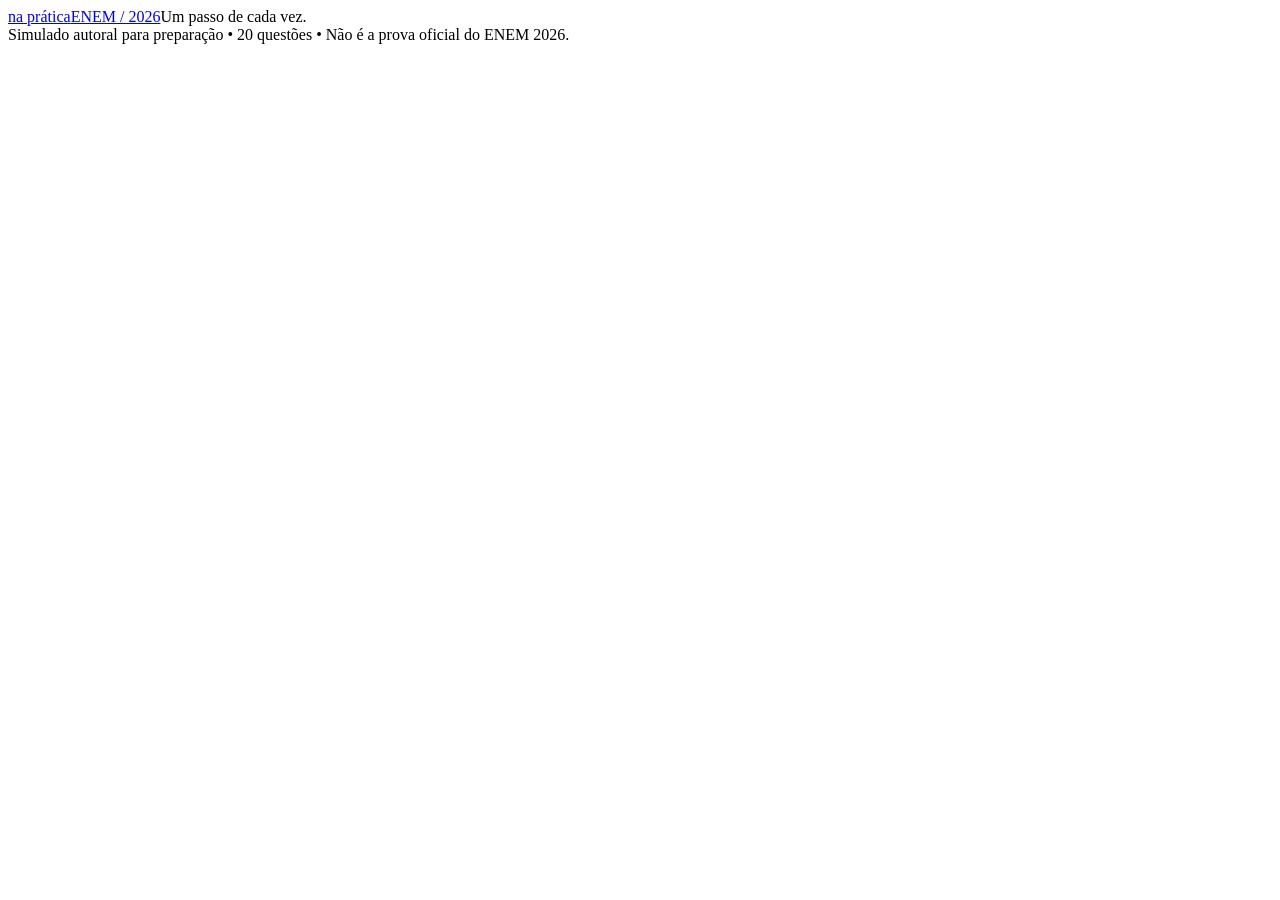
==== index.html @ e67cd354 "Adicionar página inicial do simulado ENEM 2026" ====
<!doctype html>
<html lang="pt-BR"><head><meta charset="utf-8"><meta name="viewport" content="width=device-width,initial-scale=1"><meta name="description" content="Treine com 20 questões originais no estilo ENEM e confira sua correção comentada."><title>Na prática — Simulado ENEM 2026</title><link rel="stylesheet" href="style.css"><script defer src="questions.js"></script><script defer src="app.js"></script></head><body>
<header><a class="brand" href="./">na prática<span>ENEM / 2026</span></a><span class="header-note">Um passo de cada vez.</span></header>
<main id="main"></main>
<footer>Simulado autoral para preparação • 20 questões • Não é a prova oficial do ENEM 2026.</footer>
<dialog id="confirm"><h2>Finalizar o simulado?</h2><p id="confirm-text"></p><div class="actions"><button id="cancel" class="secondary">Continuar respondendo</button><button id="submit">Ver meu resultado</button></div></dialog>
</body></html>
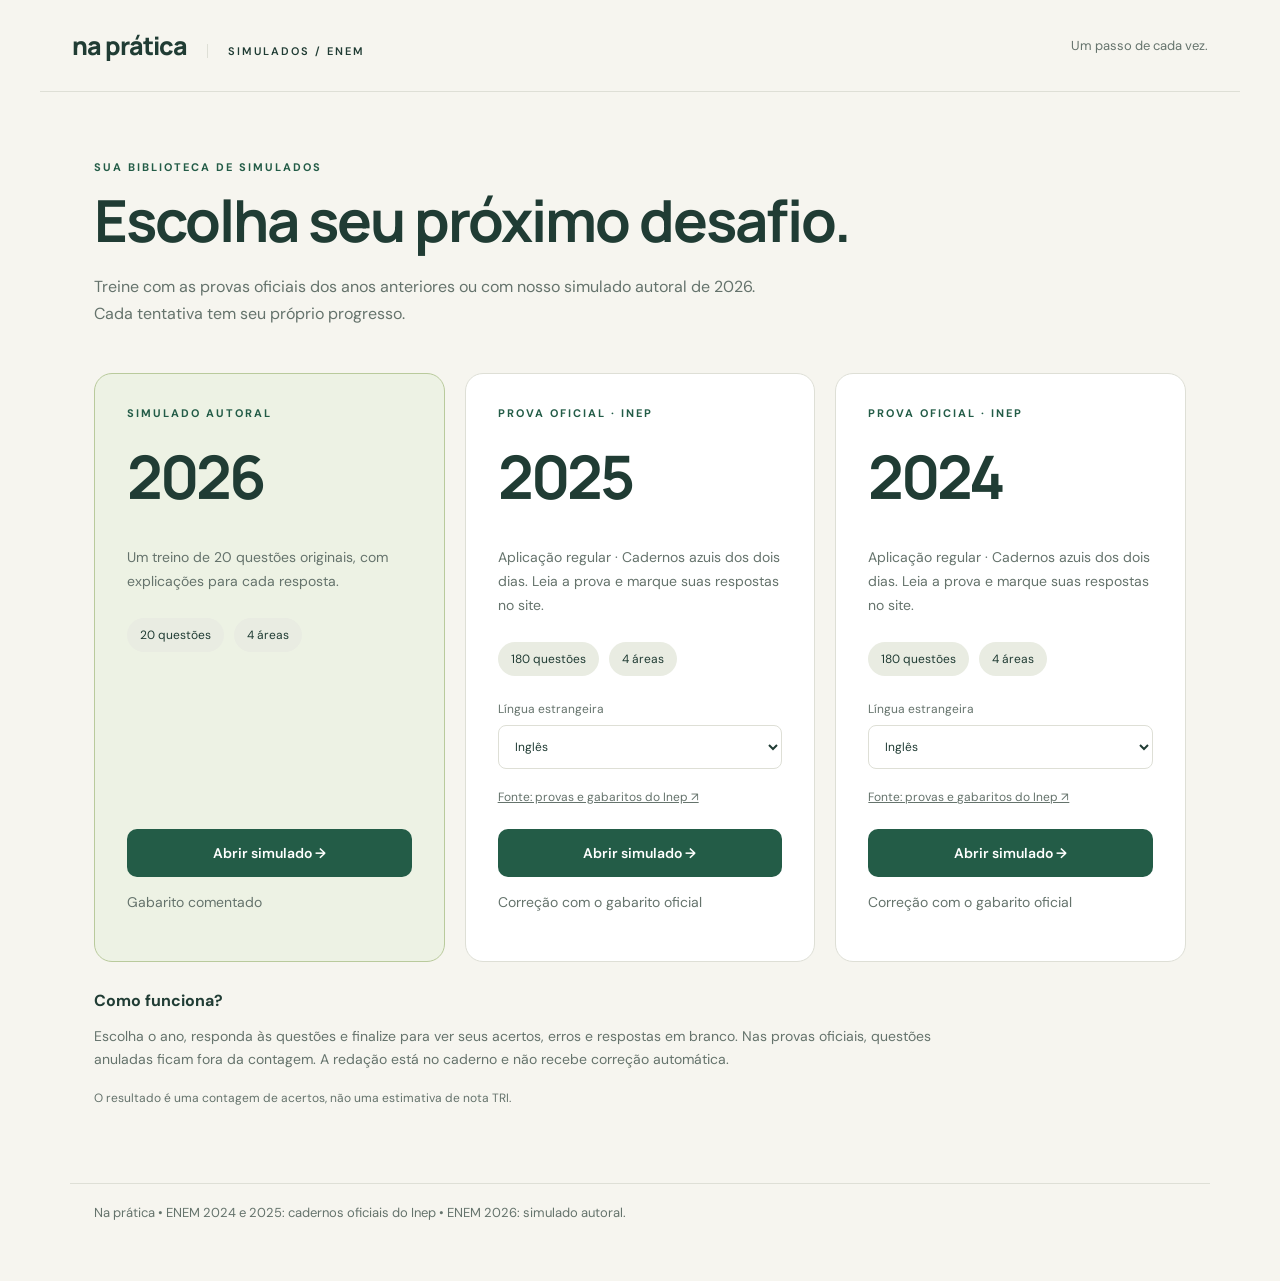
==== commit d29cc625: "Integrar escolha dos simulados 2024, 2025 e 2026" ====
--- a/index.html
+++ b/index.html
@@ -1,7 +1,7 @@
 <!doctype html>
 <html lang="pt-BR"><head><meta charset="utf-8"><meta name="viewport" content="width=device-width,initial-scale=1"><meta name="description" content="Treine com 20 questões originais no estilo ENEM e confira sua correção comentada."><title>Na prática — Simulado ENEM 2026</title><link rel="stylesheet" href="style.css"><script defer src="questions.js"></script><script defer src="app.js"></script></head><body>
-<header><a class="brand" href="./">na prática<span>ENEM / 2026</span></a><span class="header-note">Um passo de cada vez.</span></header>
-<main id="main"></main>
-<footer>Simulado autoral para preparação • 20 questões • Não é a prova oficial do ENEM 2026.</footer>
+<header><a class="brand" href="./">na prática<span>SIMULADOS / ENEM</span></a><span class="header-note">Um passo de cada vez.</span></header>
+<main id="main"></main><link rel="stylesheet" href="hub.css"><script defer src="official.js"></script><script defer src="hub.js"></script>
+<footer>Na prática • ENEM 2024 e 2025: cadernos oficiais do Inep • ENEM 2026: simulado autoral.</footer>
 <dialog id="confirm"><h2>Finalizar o simulado?</h2><p id="confirm-text"></p><div class="actions"><button id="cancel" class="secondary">Continuar respondendo</button><button id="submit">Ver meu resultado</button></div></dialog>
 </body></html>
--- a/style.css
+++ b/style.css
@@ -0,0 +1,2 @@
+@import url('https://fonts.googleapis.com/css2?family=DM+Sans:wght@400;500;600;700&family=Manrope:wght@400;600;700;800&display=swap');
+:root{--bg:#f6f5ef;--ink:#203c34;--muted:#65736c;--green:#235c47;--line:#dedfd6;--accent:#d9f28a}*{box-sizing:border-box}body{margin:0;background:var(--bg);color:var(--ink);font-family:'DM Sans',sans-serif;font-size:16px}header{max-width:1200px;margin:auto;padding:28px 32px;display:flex;justify-content:space-between;align-items:center;border-bottom:1px solid var(--line)}.brand{font-family:Manrope,sans-serif;font-weight:800;font-size:25px;color:var(--ink);text-decoration:none;letter-spacing:-1px}.brand span{display:inline-block;margin-left:20px;font:600 11px 'DM Sans',sans-serif;letter-spacing:2px;border-left:1px solid var(--line);padding-left:20px}.header-note,footer{color:var(--muted);font-size:13px}main{max-width:1140px;margin:48px auto;padding:0 24px}h1,h2,h3{font-family:Manrope,sans-serif}h1{font-size:clamp(34px,5vw,58px);line-height:1.12;letter-spacing:-2px;margin:14px 0 20px}h2{font-size:26px;letter-spacing:-.7px}p{line-height:1.7}.eyebrow{font-size:11px;font-weight:700;letter-spacing:2px;text-transform:uppercase;color:var(--green)}.intro{display:grid;grid-template-columns:1.2fr 1fr;gap:56px;align-items:center;padding:32px 0 60px}.intro p{color:var(--muted);max-width:470px}.intro-art{background:var(--green);color:white;border-radius:24px;padding:38px;position:relative;overflow:hidden}.intro-art:after{content:'✳';position:absolute;font-size:200px;color:#ffffff0b;right:-25px;top:-50px}.intro-art h2{font-size:32px;margin:12px 0}.stat{font:800 80px Manrope,sans-serif;color:var(--accent);line-height:1.2}.chips{display:flex;gap:10px;flex-wrap:wrap;margin:25px 0}.chip{background:#e9ece2;padding:9px 13px;border-radius:30px;font-size:12px}.subjects{display:grid;grid-template-columns:repeat(4,1fr);gap:16px}.subject{border-top:1px solid var(--line);padding:22px 0}.subject b{display:block;margin-bottom:8px}.subject span{color:var(--muted);font-size:13px}button{font:600 14px 'DM Sans',sans-serif;background:var(--green);color:white;border:1px solid transparent;border-radius:10px;padding:14px 22px;cursor:pointer;transition:.15s}button:hover{filter:brightness(1.08)}button:focus-visible,a:focus-visible,input:focus-visible{outline:3px solid #8aac38;outline-offset:3px}button:disabled{opacity:.4;cursor:default}.secondary{background:transparent;border-color:var(--line);color:var(--ink)}.actions{display:flex;gap:12px;align-items:center;flex-wrap:wrap}.exam-top{display:flex;justify-content:space-between;align-items:center;gap:15px;margin-bottom:25px}.exam-top h1{font-size:30px;margin:8px 0}.progress{height:5px;background:#e0e5db;border-radius:20px;margin:16px 0}.progress>div{height:100%;background:var(--green);border-radius:20px;transition:width .2s}.layout{display:grid;grid-template-columns:1fr 260px;gap:24px;align-items:start}.card{background:#fff;border:1px solid var(--line);border-radius:18px;padding:32px}.question-title{font-size:13px;color:var(--muted);margin-bottom:24px}.passage{white-space:pre-line;background:var(--bg);border-left:3px solid #b2c77d;padding:18px 22px;margin:22px 0;line-height:1.8}.prompt{font-weight:600}.options{display:grid;gap:10px;margin:24px 0}.option{display:flex;gap:14px;align-items:center;padding:15px;border:1px solid var(--line);border-radius:10px;cursor:pointer;line-height:1.5}.option:has(input:checked){background:#eff6e4;border-color:#799854}.option input{position:absolute;opacity:0}.letter{flex-shrink:0;border:1px solid var(--line);border-radius:7px;width:30px;height:30px;display:grid;place-items:center;font-size:13px;font-weight:700}.option:has(input:checked) .letter{background:var(--green);color:white;border-color:var(--green)}.nav-actions{display:flex;justify-content:space-between;gap:10px;margin-top:28px;padding-top:22px;border-top:1px solid var(--line)}.map{padding:24px}.map h3{margin:0 0 8px;font-size:16px}.map p{font-size:12px;color:var(--muted)}.grid{display:grid;grid-template-columns:repeat(5,1fr);gap:8px;margin:20px 0}.grid button{padding:0;height:36px;border-radius:7px;background:var(--bg);color:var(--ink);border:1px solid var(--line);font-size:12px}.grid button.answered{background:#e8f0da;border-color:#b2c77d}.grid button.current{background:var(--green);color:white;border-color:var(--green)}.legend{font-size:11px;color:var(--muted)}.save-note{margin-top:20px;font-size:12px;color:var(--muted)}footer{max-width:1140px;margin:40px auto;padding:20px 24px;border-top:1px solid var(--line)}dialog{border:1px solid var(--line);border-radius:18px;padding:30px;max-width:500px;width:calc(100% - 32px);color:var(--ink)}dialog::backdrop{background:#152e2680}.result-hero{display:grid;grid-template-columns:1fr auto;gap:24px;background:var(--green);color:white;padding:40px;border-radius:22px;margin-bottom:24px}.result-hero h1{font-size:40px}.result-hero .eyebrow{color:var(--accent)}.score{font:800 75px Manrope,sans-serif;color:var(--accent);align-self:center}.score small{font-size:22px;color:#dce8df}.area-results{display:grid;grid-template-columns:repeat(4,1fr);gap:12px;margin:24px 0}.area-results .card{padding:20px}.area-results b{font-size:14px}.area-results strong{display:block;font:800 27px Manrope,sans-serif;margin-top:12px}.review{margin:18px 0}.badge{font-size:11px;padding:6px 10px;border-radius:20px;background:#e7f2dc;color:#365c21}.badge.wrong{background:#fce9e2;color:#98462c}.review summary{cursor:pointer;display:flex;justify-content:space-between;align-items:center;gap:12px;font-weight:600;list-style:none}.review .answer{padding:12px 16px;border-radius:8px;background:var(--bg);font-size:14px;margin:10px 0}.review .correct{background:#edf4e5}.review .incorrect{background:#fdf0ec}.explanation{font-size:14px;color:var(--muted)}.result-controls{display:flex;justify-content:space-between;align-items:center;gap:16px;flex-wrap:wrap;margin:40px 0 22px}.result-controls h2{margin:0}.small{font-size:12px;color:var(--muted)}@media(max-width:800px){.layout{grid-template-columns:1fr}.map{order:-1}.map .grid{grid-template-columns:repeat(10,1fr);margin:12px 0}.map p,.legend{display:none}.intro{grid-template-columns:1fr;gap:24px;padding-top:0}.intro-art{padding:26px}.stat{font-size:55px}.subjects,.area-results{grid-template-columns:repeat(2,1fr)}header{padding:20px}.header-note{display:none}main{margin-top:28px;padding:0 16px}.card{padding:23px}.result-hero{padding:26px;grid-template-columns:1fr}.score{font-size:60px}.exam-top{align-items:flex-start}.exam-top h1{font-size:25px}.brand span{margin-left:12px;padding-left:12px}.result-hero h1{font-size:33px}}@media(prefers-reduced-motion:reduce){*{transition:none!important}}
--- a/hub.css
+++ b/hub.css
@@ -0,0 +1 @@
+.hub-intro{max-width:800px;padding:20px 0 30px}.hub-intro p{color:var(--muted);max-width:680px}.exam-cards{display:grid;grid-template-columns:repeat(3,1fr);gap:20px}.exam-card{display:flex;flex-direction:column;align-items:flex-start}.exam-card h2{font-size:60px;letter-spacing:-3px;margin:15px 0}.exam-card p{color:var(--muted);font-size:14px}.exam-card .chips{margin:10px 0 25px}.exam-card button{margin-top:auto;width:100%}.exam-card>a{margin:0 0 24px}.exam-card.featured{background:#edf2e4;border-color:#b9ca9c}.language-label{font-size:12px;color:var(--muted);display:block;width:100%;margin-bottom:20px}select{display:block;padding:12px;margin-top:8px;width:100%;background:white;color:var(--ink);border:1px solid var(--line);border-radius:8px;font:inherit}.hub-note{padding:28px 0;max-width:850px}.hub-note p{color:var(--muted);font-size:14px}.switch-exam{margin-bottom:24px}.official-tabs{display:flex;gap:12px;align-items:center;flex-wrap:wrap}.official-tabs a,.actions a{color:var(--green);font-size:13px}.official-layout{display:grid;grid-template-columns:minmax(0,1.65fr) minmax(300px,1fr);gap:20px;align-items:start}.pdf-card{height:78vh;min-height:500px;border:1px solid var(--line);border-radius:14px;overflow:hidden;background:white}.pdf-card iframe{border:0;width:100%;height:100%}.official-options{display:flex;gap:8px;margin:20px 0}.official-options .option{padding:9px;flex:1;justify-content:center}.official-options .letter{border:0}.official-grid{grid-template-columns:repeat(9,1fr);gap:5px}.official-grid button{height:31px;font-size:11px}.map-title{font-size:14px;margin-top:25px}.official-review{display:grid;grid-template-columns:repeat(4,1fr);gap:12px}.answer-review{padding:18px}.answer-review b{font-size:14px}.answer-review .badge{display:block;width:fit-content;margin-top:10px}.answer-review p{font-size:14px}.option:focus-within{outline:3px solid #8aac38;outline-offset:2px}#official-panel{padding:22px}#official-panel h2{margin:10px 0}#official-panel .nav-actions button{padding:12px}.brand{cursor:pointer}@media(max-width:900px){.exam-cards{grid-template-columns:1fr}.exam-card h2{font-size:45px}.official-layout{grid-template-columns:1fr}.pdf-card{height:55vh;min-height:350px}.official-review{grid-template-columns:repeat(2,1fr)}.official-grid{grid-template-columns:repeat(10,1fr)}.official-tabs button{font-size:12px;padding:12px}.hub-intro{padding-top:0}}
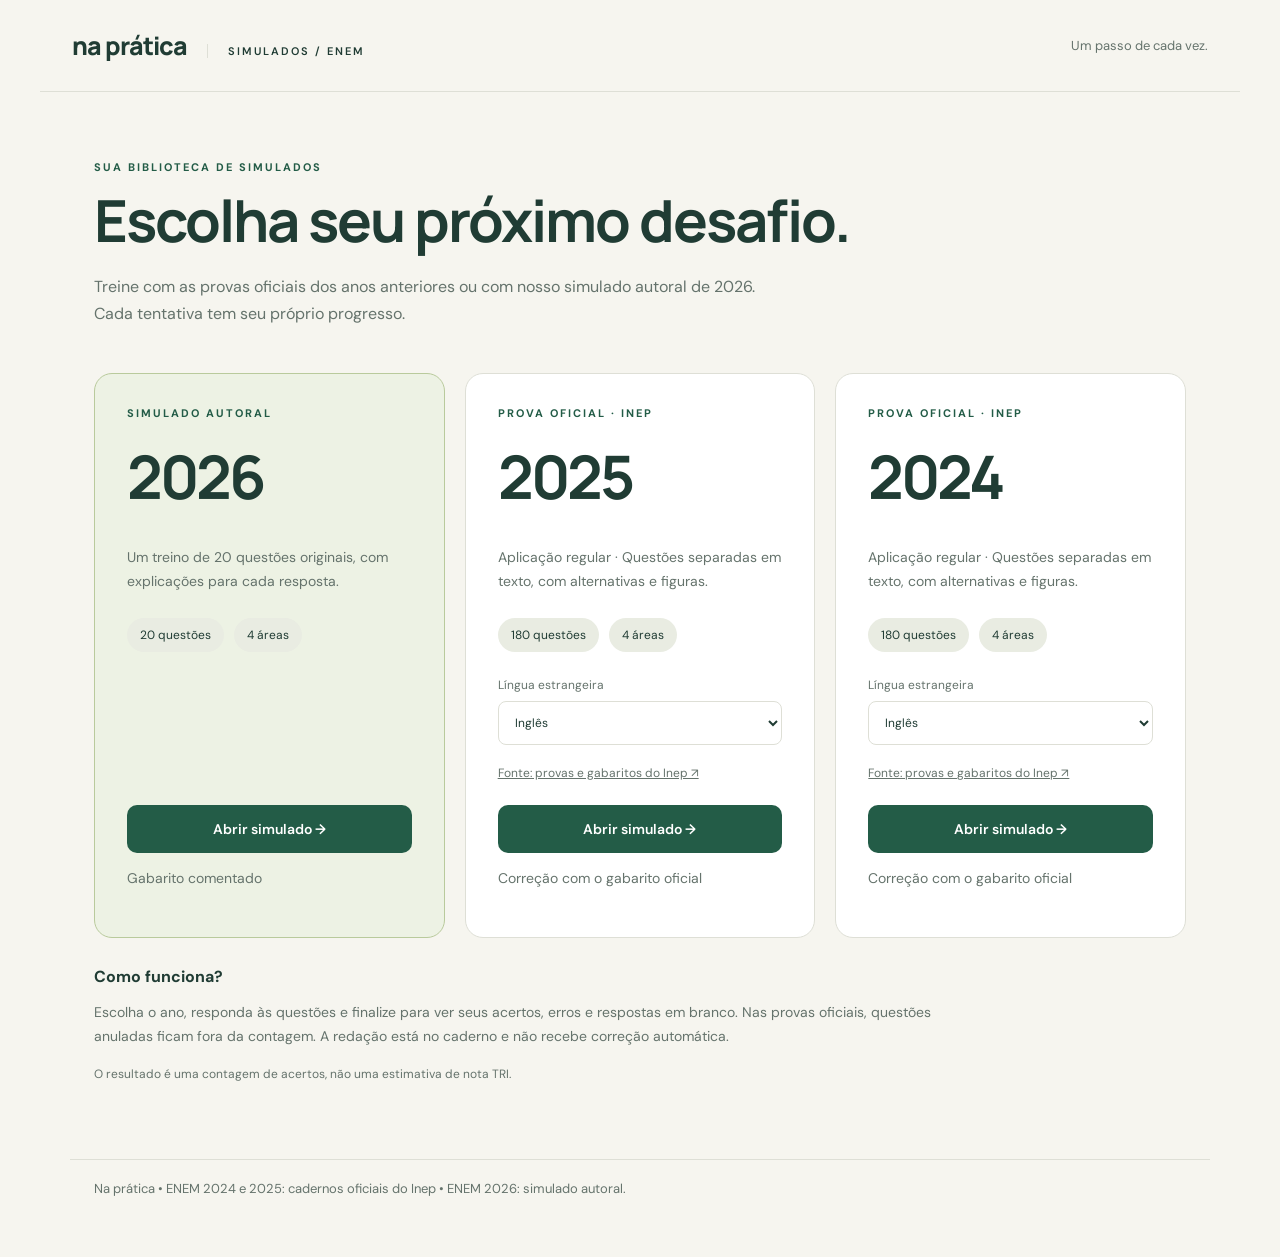
==== commit 4da165f4: "Apresentar questões oficiais individualmente em texto com alternativas e figuras" ====
--- a/index.html
+++ b/index.html
@@ -1,7 +1,7 @@
-<!doctype html>
-<html lang="pt-BR"><head><meta charset="utf-8"><meta name="viewport" content="width=device-width,initial-scale=1"><meta name="description" content="Treine com 20 questões originais no estilo ENEM e confira sua correção comentada."><title>Na prática — Simulado ENEM 2026</title><link rel="stylesheet" href="style.css"><script defer src="questions.js"></script><script defer src="app.js"></script></head><body>
-<header><a class="brand" href="./">na prática<span>SIMULADOS / ENEM</span></a><span class="header-note">Um passo de cada vez.</span></header>
-<main id="main"></main><link rel="stylesheet" href="hub.css"><script defer src="official.js"></script><script defer src="hub.js"></script>
-<footer>Na prática • ENEM 2024 e 2025: cadernos oficiais do Inep • ENEM 2026: simulado autoral.</footer>
-<dialog id="confirm"><h2>Finalizar o simulado?</h2><p id="confirm-text"></p><div class="actions"><button id="cancel" class="secondary">Continuar respondendo</button><button id="submit">Ver meu resultado</button></div></dialog>
-</body></html>
+<!doctype html>
+<html lang="pt-BR"><head><meta charset="utf-8"><meta name="viewport" content="width=device-width,initial-scale=1"><meta name="description" content="Treine com 20 questões originais no estilo ENEM e confira sua correção comentada."><title>Na prática — Simulado ENEM 2026</title><link rel="stylesheet" href="assets/css/main.css"><script defer src="assets/data/questions.js"></script><script defer src="assets/js/app.js"></script><link rel="stylesheet" href="assets/css/hub.css"><script defer src="assets/data/official.js"></script><script defer src="assets/js/hub.js"></script><link rel="stylesheet" href="assets/css/official-text.css"><script defer src="assets/js/question-figures.js"></script><script defer src="assets/js/official-text.js"></script></head><body>
+<header><a class="brand" href="./">na prática<span>SIMULADOS / ENEM</span></a><span class="header-note">Um passo de cada vez.</span></header>
+<main id="main"></main>
+<footer>Na prática • ENEM 2024 e 2025: cadernos oficiais do Inep • ENEM 2026: simulado autoral.</footer>
+<dialog id="confirm"><h2>Finalizar o simulado?</h2><p id="confirm-text"></p><div class="actions"><button id="cancel" class="secondary">Continuar respondendo</button><button id="submit">Ver meu resultado</button></div></dialog>
+</body></html>
--- a/assets/css/main.css
+++ b/assets/css/main.css
@@ -0,0 +1,2 @@
+@import url('https://fonts.googleapis.com/css2?family=DM+Sans:wght@400;500;600;700&family=Manrope:wght@400;600;700;800&display=swap');
+:root{--bg:#f6f5ef;--ink:#203c34;--muted:#65736c;--green:#235c47;--line:#dedfd6;--accent:#d9f28a}*{box-sizing:border-box}body{margin:0;background:var(--bg);color:var(--ink);font-family:'DM Sans',sans-serif;font-size:16px}header{max-width:1200px;margin:auto;padding:28px 32px;display:flex;justify-content:space-between;align-items:center;border-bottom:1px solid var(--line)}.brand{font-family:Manrope,sans-serif;font-weight:800;font-size:25px;color:var(--ink);text-decoration:none;letter-spacing:-1px}.brand span{display:inline-block;margin-left:20px;font:600 11px 'DM Sans',sans-serif;letter-spacing:2px;border-left:1px solid var(--line);padding-left:20px}.header-note,footer{color:var(--muted);font-size:13px}main{max-width:1140px;margin:48px auto;padding:0 24px}h1,h2,h3{font-family:Manrope,sans-serif}h1{font-size:clamp(34px,5vw,58px);line-height:1.12;letter-spacing:-2px;margin:14px 0 20px}h2{font-size:26px;letter-spacing:-.7px}p{line-height:1.7}.eyebrow{font-size:11px;font-weight:700;letter-spacing:2px;text-transform:uppercase;color:var(--green)}.intro{display:grid;grid-template-columns:1.2fr 1fr;gap:56px;align-items:center;padding:32px 0 60px}.intro p{color:var(--muted);max-width:470px}.intro-art{background:var(--green);color:white;border-radius:24px;padding:38px;position:relative;overflow:hidden}.intro-art:after{content:'✳';position:absolute;font-size:200px;color:#ffffff0b;right:-25px;top:-50px}.intro-art h2{font-size:32px;margin:12px 0}.stat{font:800 80px Manrope,sans-serif;color:var(--accent);line-height:1.2}.chips{display:flex;gap:10px;flex-wrap:wrap;margin:25px 0}.chip{background:#e9ece2;padding:9px 13px;border-radius:30px;font-size:12px}.subjects{display:grid;grid-template-columns:repeat(4,1fr);gap:16px}.subject{border-top:1px solid var(--line);padding:22px 0}.subject b{display:block;margin-bottom:8px}.subject span{color:var(--muted);font-size:13px}button{font:600 14px 'DM Sans',sans-serif;background:var(--green);color:white;border:1px solid transparent;border-radius:10px;padding:14px 22px;cursor:pointer;transition:.15s}button:hover{filter:brightness(1.08)}button:focus-visible,a:focus-visible,input:focus-visible{outline:3px solid #8aac38;outline-offset:3px}button:disabled{opacity:.4;cursor:default}.secondary{background:transparent;border-color:var(--line);color:var(--ink)}.actions{display:flex;gap:12px;align-items:center;flex-wrap:wrap}.exam-top{display:flex;justify-content:space-between;align-items:center;gap:15px;margin-bottom:25px}.exam-top h1{font-size:30px;margin:8px 0}.progress{height:5px;background:#e0e5db;border-radius:20px;margin:16px 0}.progress>div{height:100%;background:var(--green);border-radius:20px;transition:width .2s}.layout{display:grid;grid-template-columns:1fr 260px;gap:24px;align-items:start}.card{background:#fff;border:1px solid var(--line);border-radius:18px;padding:32px}.question-title{font-size:13px;color:var(--muted);margin-bottom:24px}.passage{white-space:pre-line;background:var(--bg);border-left:3px solid #b2c77d;padding:18px 22px;margin:22px 0;line-height:1.8}.prompt{font-weight:600}.options{display:grid;gap:10px;margin:24px 0}.option{display:flex;gap:14px;align-items:center;padding:15px;border:1px solid var(--line);border-radius:10px;cursor:pointer;line-height:1.5}.option:has(input:checked){background:#eff6e4;border-color:#799854}.option input{position:absolute;opacity:0}.letter{flex-shrink:0;border:1px solid var(--line);border-radius:7px;width:30px;height:30px;display:grid;place-items:center;font-size:13px;font-weight:700}.option:has(input:checked) .letter{background:var(--green);color:white;border-color:var(--green)}.nav-actions{display:flex;justify-content:space-between;gap:10px;margin-top:28px;padding-top:22px;border-top:1px solid var(--line)}.map{padding:24px}.map h3{margin:0 0 8px;font-size:16px}.map p{font-size:12px;color:var(--muted)}.grid{display:grid;grid-template-columns:repeat(5,1fr);gap:8px;margin:20px 0}.grid button{padding:0;height:36px;border-radius:7px;background:var(--bg);color:var(--ink);border:1px solid var(--line);font-size:12px}.grid button.answered{background:#e8f0da;border-color:#b2c77d}.grid button.current{background:var(--green);color:white;border-color:var(--green)}.legend{font-size:11px;color:var(--muted)}.save-note{margin-top:20px;font-size:12px;color:var(--muted)}footer{max-width:1140px;margin:40px auto;padding:20px 24px;border-top:1px solid var(--line)}dialog{border:1px solid var(--line);border-radius:18px;padding:30px;max-width:500px;width:calc(100% - 32px);color:var(--ink)}dialog::backdrop{background:#152e2680}.result-hero{display:grid;grid-template-columns:1fr auto;gap:24px;background:var(--green);color:white;padding:40px;border-radius:22px;margin-bottom:24px}.result-hero h1{font-size:40px}.result-hero .eyebrow{color:var(--accent)}.score{font:800 75px Manrope,sans-serif;color:var(--accent);align-self:center}.score small{font-size:22px;color:#dce8df}.area-results{display:grid;grid-template-columns:repeat(4,1fr);gap:12px;margin:24px 0}.area-results .card{padding:20px}.area-results b{font-size:14px}.area-results strong{display:block;font:800 27px Manrope,sans-serif;margin-top:12px}.review{margin:18px 0}.badge{font-size:11px;padding:6px 10px;border-radius:20px;background:#e7f2dc;color:#365c21}.badge.wrong{background:#fce9e2;color:#98462c}.review summary{cursor:pointer;display:flex;justify-content:space-between;align-items:center;gap:12px;font-weight:600;list-style:none}.review .answer{padding:12px 16px;border-radius:8px;background:var(--bg);font-size:14px;margin:10px 0}.review .correct{background:#edf4e5}.review .incorrect{background:#fdf0ec}.explanation{font-size:14px;color:var(--muted)}.result-controls{display:flex;justify-content:space-between;align-items:center;gap:16px;flex-wrap:wrap;margin:40px 0 22px}.result-controls h2{margin:0}.small{font-size:12px;color:var(--muted)}@media(max-width:800px){.layout{grid-template-columns:1fr}.map{order:-1}.map .grid{grid-template-columns:repeat(10,1fr);margin:12px 0}.map p,.legend{display:none}.intro{grid-template-columns:1fr;gap:24px;padding-top:0}.intro-art{padding:26px}.stat{font-size:55px}.subjects,.area-results{grid-template-columns:repeat(2,1fr)}header{padding:20px}.header-note{display:none}main{margin-top:28px;padding:0 16px}.card{padding:23px}.result-hero{padding:26px;grid-template-columns:1fr}.score{font-size:60px}.exam-top{align-items:flex-start}.exam-top h1{font-size:25px}.brand span{margin-left:12px;padding-left:12px}.result-hero h1{font-size:33px}}@media(prefers-reduced-motion:reduce){*{transition:none!important}}
--- a/assets/css/hub.css
+++ b/assets/css/hub.css
@@ -0,0 +1 @@
+.hub-intro{max-width:800px;padding:20px 0 30px}.hub-intro p{color:var(--muted);max-width:680px}.exam-cards{display:grid;grid-template-columns:repeat(3,1fr);gap:20px}.exam-card{display:flex;flex-direction:column;align-items:flex-start}.exam-card h2{font-size:60px;letter-spacing:-3px;margin:15px 0}.exam-card p{color:var(--muted);font-size:14px}.exam-card .chips{margin:10px 0 25px}.exam-card button{margin-top:auto;width:100%}.exam-card>a{margin:0 0 24px}.exam-card.featured{background:#edf2e4;border-color:#b9ca9c}.language-label{font-size:12px;color:var(--muted);display:block;width:100%;margin-bottom:20px}select{display:block;padding:12px;margin-top:8px;width:100%;background:white;color:var(--ink);border:1px solid var(--line);border-radius:8px;font:inherit}.hub-note{padding:28px 0;max-width:850px}.hub-note p{color:var(--muted);font-size:14px}.switch-exam{margin-bottom:24px}.official-tabs{display:flex;gap:12px;align-items:center;flex-wrap:wrap}.official-tabs a,.actions a{color:var(--green);font-size:13px}.official-layout{display:grid;grid-template-columns:minmax(0,1.65fr) minmax(300px,1fr);gap:20px;align-items:start}.pdf-card{height:78vh;min-height:500px;border:1px solid var(--line);border-radius:14px;overflow:hidden;background:white}.pdf-card iframe{border:0;width:100%;height:100%}.official-options{display:flex;gap:8px;margin:20px 0}.official-options .option{padding:9px;flex:1;justify-content:center}.official-options .letter{border:0}.official-grid{grid-template-columns:repeat(9,1fr);gap:5px}.official-grid button{height:31px;font-size:11px}.map-title{font-size:14px;margin-top:25px}.official-review{display:grid;grid-template-columns:repeat(4,1fr);gap:12px}.answer-review{padding:18px}.answer-review b{font-size:14px}.answer-review .badge{display:block;width:fit-content;margin-top:10px}.answer-review p{font-size:14px}.option:focus-within{outline:3px solid #8aac38;outline-offset:2px}#official-panel{padding:22px}#official-panel h2{margin:10px 0}#official-panel .nav-actions button{padding:12px}.brand{cursor:pointer}@media(max-width:900px){.exam-cards{grid-template-columns:1fr}.exam-card h2{font-size:45px}.official-layout{grid-template-columns:1fr}.pdf-card{height:55vh;min-height:350px}.official-review{grid-template-columns:repeat(2,1fr)}.official-grid{grid-template-columns:repeat(10,1fr)}.official-tabs button{font-size:12px;padding:12px}.hub-intro{padding-top:0}}
--- a/assets/css/official-text.css
+++ b/assets/css/official-text.css
@@ -0,0 +1 @@
+.text-exam-layout{display:grid;grid-template-columns:minmax(0,1fr) 280px;gap:22px;align-items:start}.question-text-card h2{margin:16px 0 24px;font-size:30px}.question-statement{white-space:pre-line;line-height:1.8;font-size:16px;overflow-wrap:anywhere}.text-alternatives .option{align-items:flex-start}.alternative-content{white-space:pre-line;overflow-wrap:anywhere;flex:1;min-width:0}.exam-figure{margin:20px 0;max-width:100%;overflow:auto}.exam-figure canvas{display:block;max-width:100%;height:auto;background:white}.exam-figure figcaption{margin-top:8px;font-size:11px}.alternative-content .exam-figure{margin:12px 0}.question-original{margin-top:28px;border-top:1px solid var(--line);padding-top:18px}.question-original summary{font-size:13px;color:var(--muted);cursor:pointer}.correct-choice{border-color:#799854;background:#eff6e4}.answer-review button{font-size:12px;padding:8px 10px}.text-exam-layout aside{position:sticky;top:18px}.text-exam-layout .official-grid{grid-template-columns:repeat(6,1fr)}@media(max-width:850px){.text-exam-layout{grid-template-columns:1fr}.text-exam-layout aside{position:static;order:2}.text-exam-layout .official-grid{grid-template-columns:repeat(10,1fr)}.question-text-card{padding:22px}.question-statement{font-size:16px}}
